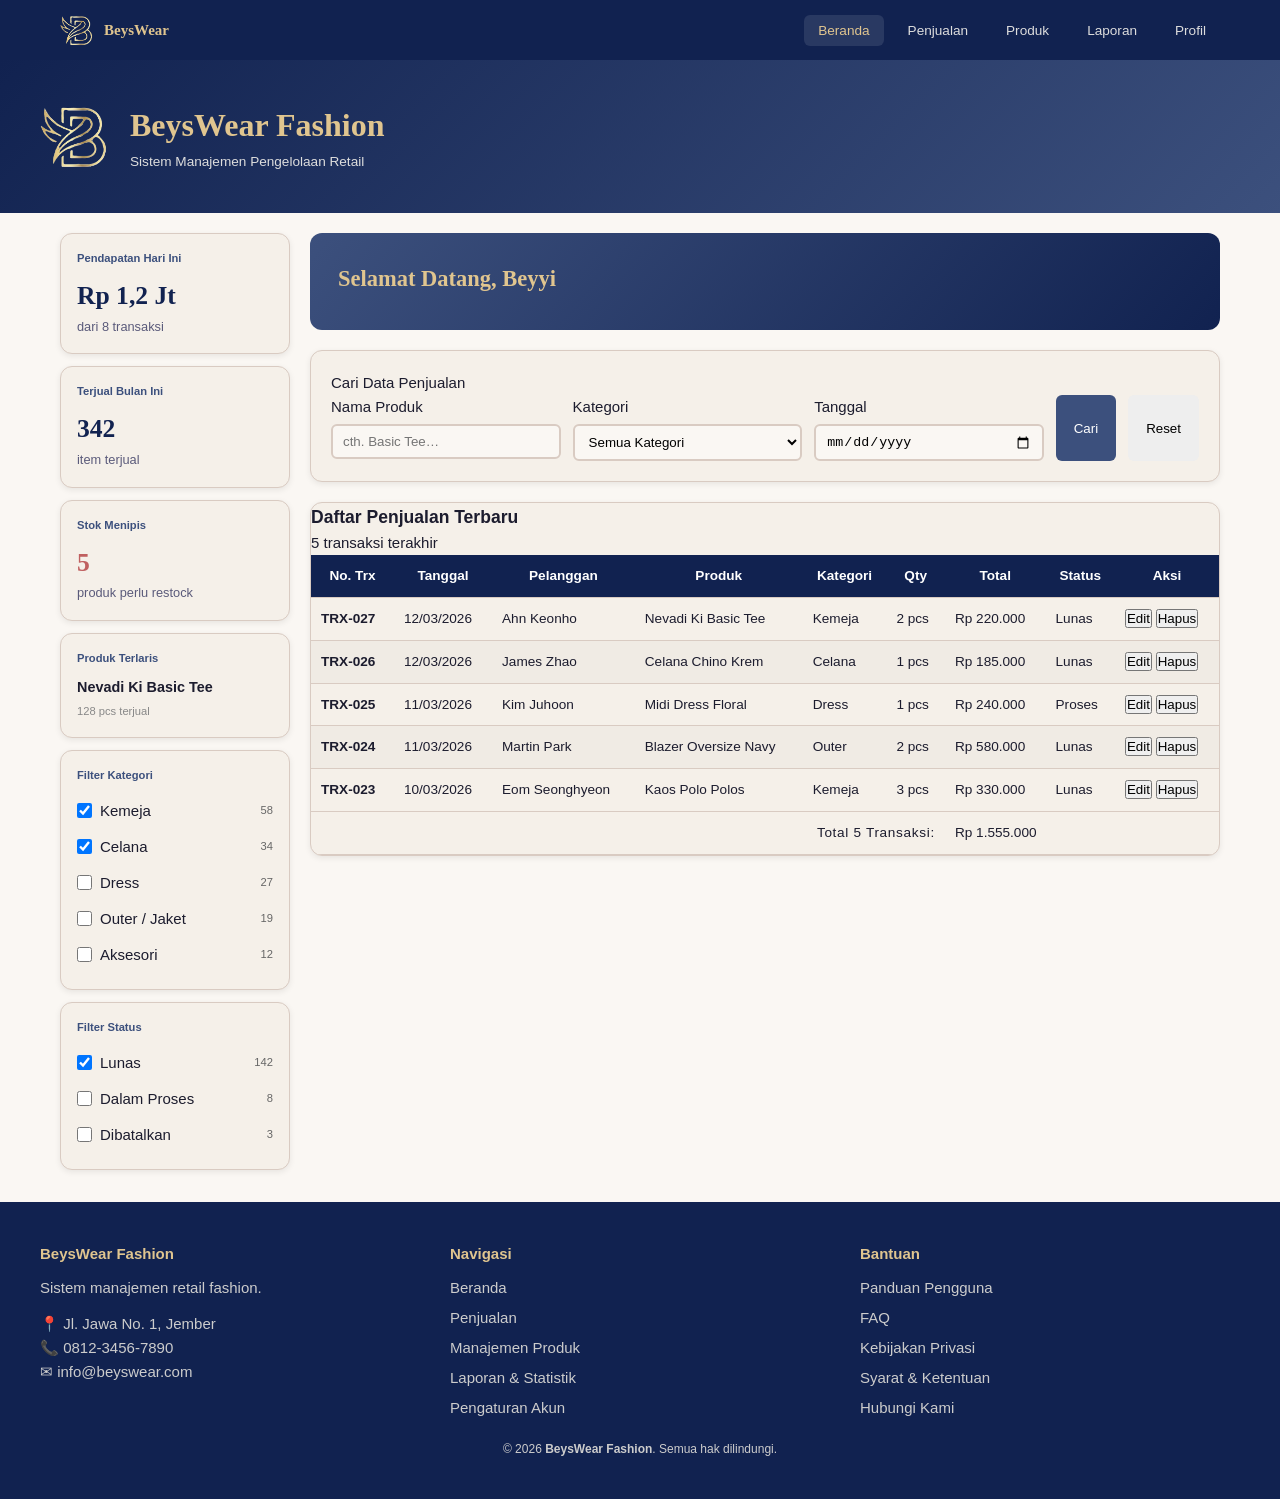
==== TM 2/index.html @ c01cf3be "Menambahkan folder TM 2" ====
<!DOCTYPE html>
<html lang="id">
<head>
    <meta charset="UTF-8">
    <meta name="viewport" content="width=device-width, initial-scale=1.0">
    <title>BeysWear Fashion</title>

    <style>

        *{box-sizing:border-box;margin:0;padding:0;}

        body{
        font-family:'DM Sans',sans-serif;
        font-size:15px;
        line-height:1.6;
        background:#FAF7F3 ;
        color:#1C1C2E ;
        }

        img{max-width:100%;display:block}
        ul{list-style:none}
        a{text-decoration:none;color:inherit}

        @keyframes fadeSlideUp{
        from{opacity:0;transform:translateY(20px);}
        to{opacity:1;transform:translateY(0);}
        }

        @keyframes fadeIn{
        from{opacity:0;}
        to{opacity:1;}
        }

        nav{
        position:fixed;
        top:0;
        width:100%;
        background:#112250 ;
        z-index:1000;
        }

        .nav-inner{
        max-width:1200px;
        margin:auto;
        padding:0 20px;
        height:60px;
        display:flex;
        align-items:center;
        justify-content:space-between;
        }

        .nav-brand{
        display:flex;
        align-items:center;
        gap:10px;
        }

        .nav-brand img{
        width:34px;
        height:34px;
        }

        .nav-brand-name{
        font-family:'Cormorant Garamond',serif;
        font-weight:700;
        color:#E0C58F ;
        }

        .nav-menu{
        display:none;
        gap:10px;
        }

        .nav-menu li a{
        padding:8px 14px;
        font-size:.85rem;
        color:#ddd;
        border-radius:6px;
        transition:.3s;
        }

        .nav-menu li a:hover,
        .nav-menu li a.aktif{
        background:rgba(255,255,255,.1);
        color:#E0C58F ;
        }

        .hamburger{
        display:flex;
        flex-direction:column;
        gap:4px;
        cursor:pointer;
        }

        .hamburger span{
        width:22px;
        height:2px;
        background:#E0C58F ;
        }

        @media(min-width:768px){
        .nav-menu{display:flex;}
        .hamburger{display:none;}
        }

        header{
        margin-top:60px;
        background:linear-gradient(135deg,#112250,#3C507D);
        padding:40px 20px;
        }

        .header-inner{
        max-width:1200px;
        margin:auto;
        display:flex;
        align-items:center;
        gap:20px;
        animation:fadeSlideUp .6s ease;
        }

        .header-logo{
        width:70px;
        }

        .header-teks h1{
        font-family:'Cormorant Garamond',serif;
        font-size:2rem;
        color:#E0C58F;
        }

        .header-teks p{
        color:#ddd;
        font-size:.85rem;
        }

        .wrapper{
        max-width:1200px;
        margin:auto;
        padding:20px;
        display:flex;
        flex-direction:column;
        gap:20px;
        }

        @media(min-width:1024px){
        .wrapper{flex-direction:row;}
        }

        aside{width:100%;}

        @media(min-width:1024px){
        aside{width:230px;}
        }

        .sb-card{
        background:#F5F0E9;
        border:1px solid #D9CBC2;
        border-radius:12px;
        padding:16px;
        margin-bottom:12px;
        box-shadow:0 2px 6px rgba(0,0,0,.08);
        animation:fadeSlideUp .4s ease;
        }

        .sb-title{
        font-size:.7rem;
        font-weight:600;
        color:#3C507D;
        margin-bottom:8px;
        }

        .sb-angka{
        font-family:'Cormorant Garamond',serif;
        font-size:1.6rem;
        font-weight:700;
        color:#112250;
        }

        .sb-label{font-size:.8rem;color:#5A5A7A;}
        .sb-sub{font-size:.7rem;color:#888}

        .filter-row{
        display:flex;
        align-items:center;
        gap:8px;
        padding:6px 0;
        }

        .filter-row input{
        width:15px;
        height:15px;
        }

        .filter-count{
        margin-left:auto;
        font-size:.7rem;
        color:#666;
        }

        main{
        flex:1;
        display:flex;
        flex-direction:column;
        gap:20px;
        }

        .hero-section{
        background:linear-gradient(130deg,#3C507D,#112250);
        border-radius:12px;
        padding:28px;
        color:white;
        animation:fadeSlideUp .5s ease;
        }

        .hero-section h2{
        font-family:'Cormorant Garamond',serif;
        color:#E0C58F;
        margin-bottom:5px;
        }

        .form-box{
        background:#F5F0E9;
        border:1px solid #D9CBC2;
        border-radius:12px;
        padding:20px;
        box-shadow:0 2px 6px rgba(0,0,0,.08);
        }

        .form-row{
        display:flex;
        flex-wrap:wrap;
        gap:12px;
        }

        .form-grup{
        display:flex;
        flex-direction:column;
        gap:5px;
        flex:1;
        min-width:140px;
        }

        .form-grup input,
        .form-grup select{
        padding:8px 10px;
        border:2px solid #D9CBC2;
        border-radius:6px;
        background:#FAF7F3;
        }

        .form-grup input:focus,
        .form-grup select:focus{
        border-color:#3C507D;
        outline:none;
        }

        .btn{
        padding:8px 18px;
        border:none;
        border-radius:6px;
        cursor:pointer;
        }

        .btn-primer{
        background:#3C507D;
        color:white;
        }

        .btn-sekunder{
        background:#eee;
        }

        .tabel-box{
        background:#F5F0E9;
        border:1px solid #D9CBC2;
        border-radius:12px;
        overflow:hidden;
        box-shadow:0 2px 6px rgba(0,0,0,.08);
        }

        table{
        width:100%;
        border-collapse:collapse;
        font-size:.85rem;
        }

        thead{
        background:#112250;
        color:white;
        }

        th,td{
        padding:10px;
        border-bottom:1px solid #D9CBC2;
        }

        tbody tr:nth-child(even){
        background:#F0EBE4;
        }

        tbody tr:hover{
        background:#F5E8CB;
        }

        footer{
        background:#112250;
        color:#ccc;
        padding:40px 20px;
        }

        .footer-grid{
        max-width:1200px;
        margin:auto;
        display:grid;
        grid-template-columns:1fr;
        gap:30px;
        }

        @media(min-width:600px){
        .footer-grid{grid-template-columns:repeat(2,1fr);}
        }

        @media(min-width:900px){
        .footer-grid{grid-template-columns:repeat(3,1fr);}
        }

        .footer-col h4{
        color:#E0C58F;
        margin-bottom:10px;
        }

        .footer-col ul{
        display:flex;
        flex-direction:column;
        gap:6px;
        }

        .footer-col ul a:hover{
        color:#E0C58F;
        }

        .footer-bottom{
        text-align:center;
        margin-top:20px;
        font-size:.75rem;
        }

    </style>
</head>

<body>

    <nav>
        <div class="nav-inner">

            <div class="nav-brand">
                <img src="IMG_7126.PNG" alt="Logo BeysWear Fashion">
                <span class="nav-brand-name">BeysWear</span>
            </div>

            <ul class="nav-menu">
                <li><a href="#" class="aktif">Beranda</a></li>
                <li><a href="#">Penjualan</a></li>
                <li><a href="#">Produk</a></li>
                <li><a href="#">Laporan</a></li>
                <li><a href="#">Profil</a></li>
            </ul>

            <div class="hamburger" role="button">
                <span></span>
                <span></span>
                <span></span>
            </div>

        </div>
    </nav>

    <header>
        <div class="header-inner">
            <img src="IMG_7126.PNG" alt="Logo BeysWear Fashion" class="header-logo">
            <div class="header-teks">
                <h1>BeysWear Fashion</h1>
                <p>Sistem Manajemen Pengelolaan Retail</p>
            </div>
        </div>
    </header>

    <div class="wrapper">

        <aside>

            <div class="sb-card">
                <p class="sb-title">Pendapatan Hari Ini</p>
                <p class="sb-angka">Rp 1,2 Jt</p>
                <p class="sb-label">dari 8 transaksi</p>
            </div>

            <div class="sb-card">
                <p class="sb-title">Terjual Bulan Ini</p>
                <p class="sb-angka">342</p>
                <p class="sb-label">item terjual</p>
            </div>

            <div class="sb-card">
                <p class="sb-title">Stok Menipis</p>
                <p class="sb-angka" style="color:#C06060;">5</p>
                <p class="sb-label">produk perlu restock</p>
            </div>

            <div class="sb-card">
                <p class="sb-title">Produk Terlaris</p>
                <p style="font-weight:600; font-size:.9rem;">Nevadi Ki Basic Tee</p>
                <p class="sb-sub" style="margin-top:4px;">128 pcs terjual</p>
            </div>

            <div class="sb-card">
                <p class="sb-title">Filter Kategori</p>

                <div class="filter-row">
                    <input type="checkbox" id="f-Kemeja" checked>
                    <label for="f-Kemeja">Kemeja</label>
                    <span class="filter-count">58</span>
                </div>
                <div class="filter-row">
                    <input type="checkbox" id="f-Celana" checked>
                    <label for="f-Celana">Celana</label>
                    <span class="filter-count">34</span>
                </div>
                <div class="filter-row">
                    <input type="checkbox" id="f-dress">
                    <label for="f-dress">Dress</label>
                    <span class="filter-count">27</span>
                </div>
                <div class="filter-row">
                    <input type="checkbox" id="f-outer">
                    <label for="f-outer">Outer / Jaket</label>
                    <span class="filter-count">19</span>
                </div>
                <div class="filter-row">
                    <input type="checkbox" id="f-aksesori">
                    <label for="f-aksesori">Aksesori</label>
                    <span class="filter-count">12</span>
                </div>
            </div>

            <div class="sb-card">
                <p class="sb-title">Filter Status</p>

                <div class="filter-row">
                    <input type="checkbox" id="s-lunas" checked>
                    <label for="s-lunas">Lunas</label>
                    <span class="filter-count">142</span>
                </div>
                <div class="filter-row">
                    <input type="checkbox" id="s-proses">
                    <label for="s-proses">Dalam Proses</label>
                    <span class="filter-count">8</span>
                </div>
                <div class="filter-row">
                    <input type="checkbox" id="s-batal">
                    <label for="s-batal">Dibatalkan</label>
                    <span class="filter-count">3</span>
                </div>
            </div>

        </aside>

    <main>

        <section class="hero-section">
            <h2>Selamat Datang, Beyyi</h2>
        </section>

        <section class="form-box">
            <p class="seksi-label" id="lbl-form">Cari Data Penjualan</p>
            <div class="form-row">

                <div class="form-grup">
                    <label for="cari-nama">Nama Produk</label>
                    <input type="text" id="cari-nama" placeholder="cth. Basic Tee…">
                </div>

                <div class="form-grup">
                    <label for="cari-kategori">Kategori</label>
                    <select id="cari-kategori">
                    <option value="">Semua Kategori</option>
                    <option>Kemeja</option>
                    <option>Celana</option>
                    <option>Dress</option>
                    <option>Outer / Jaket</option>
                    <option>Aksesori</option>
                    </select>
                </div>

                <div class="form-grup">
                    <label for="cari-tanggal">Tanggal</label>
                    <input type="date" id="cari-tanggal">
                </div>

                <button class="btn btn-primer" type="button">Cari</button>
                <button class="btn btn-sekunder" type="button">Reset</button>
            </div>
        </section>

        <section class="tabel-box">
            <div class="tabel-header">
                <h3 id="lbl-tabel">Daftar Penjualan Terbaru</h3>
                <span class="chip">5 transaksi terakhir</span>
            </div>

            <div class="tabel-scroll">
                <table>
                    <caption style="display:none">Daftar 5 transaksi penjualan terbaru BeysWear Fashion</caption>

                    <thead>
                        <tr>
                            <th>No. Trx</th>
                            <th>Tanggal</th>
                            <th>Pelanggan</th>
                            <th>Produk</th>
                            <th>Kategori</th>
                            <th>Qty</th>
                            <th>Total</th>
                            <th>Status</th>
                            <th>Aksi</th>
                        </tr>
                    </thead>

                    <tbody>
                        <tr>
                            <td><strong>TRX-027</strong></td>
                            <td><time datetime="2026-03-12">12/03/2026</time></td>
                            <td>Ahn Keonho</td>
                            <td>Nevadi Ki Basic Tee</td>
                            <td>Kemeja</td>
                            <td>2 pcs</td>
                            <td>Rp 220.000</td>
                            <td><span class="badge badge-lunas">Lunas</span></td>
                            <td>
                            <button class="btn-tbl edit"  type="button">Edit</button>
                            <button class="btn-tbl hapus" type="button">Hapus</button>
                            </td>
                        </tr>
                        
                        <tr>
                            <td><strong>TRX-026</strong></td>
                            <td><time datetime="2026-03-12">12/03/2026</time></td>
                            <td>James Zhao</td>
                            <td>Celana Chino Krem</td>
                            <td>Celana</td>
                            <td>1 pcs</td>
                            <td>Rp 185.000</td>
                            <td><span class="badge badge-lunas">Lunas</span></td>
                            <td>
                            <button class="btn-tbl edit"  type="button">Edit</button>
                            <button class="btn-tbl hapus" type="button">Hapus</button>
                            </td>
                        </tr>
                        <tr>
                            <td><strong>TRX-025</strong></td>
                            <td><time datetime="2026-03-11">11/03/2026</time></td>
                            <td>Kim Juhoon</td>
                            <td>Midi Dress Floral</td>
                            <td>Dress</td>
                            <td>1 pcs</td>
                            <td>Rp 240.000</td>
                            <td><span class="badge badge-proses">Proses</span></td>
                            <td>
                            <button class="btn-tbl edit"  type="button">Edit</button>
                            <button class="btn-tbl hapus" type="button">Hapus</button>
                            </td>
                        </tr>
                        <tr>
                            <td><strong>TRX-024</strong></td>
                            <td><time datetime="2026-03-11">11/03/2026</time></td>
                            <td>Martin Park</td>
                            <td>Blazer Oversize Navy</td>
                            <td>Outer</td>
                            <td>2 pcs</td>
                            <td>Rp 580.000</td>
                            <td><span class="badge badge-lunas">Lunas</span></td>
                            <td>
                            <button class="btn-tbl edit"  type="button">Edit</button>
                            <button class="btn-tbl hapus" type="button">Hapus</button>
                            </td>
                        </tr>
                        <tr>
                            <td><strong>TRX-023</strong></td>
                            <td><time datetime="2026-03-10">10/03/2026</time></td>
                            <td>Eom Seonghyeon</td>
                            <td>Kaos Polo Polos</td>
                            <td>Kemeja</td>
                            <td>3 pcs</td>
                            <td>Rp 330.000</td>
                            <td><span class="badge badge-lunas">Lunas</span></td>
                            <td>
                            <button class="btn-tbl edit"  type="button">Edit</button>
                            <button class="btn-tbl hapus" type="button">Hapus</button>
                            </td>
                        </tr>
                    </tbody>

                    <tfoot>
                    <tr>
                        <td colspan="6" style="text-align:right; letter-spacing:.05em;">
                        Total 5 Transaksi:
                        </td>
                        <td colspan="3">Rp 1.555.000</td>
                    </tr>
                    </tfoot>
                </table>
            </div>
        </section>

    </main>
    </div>

    <footer>
        <div class="footer-grid">

            <div class="footer-col">
                <h4>BeysWear Fashion</h4>
                <p> Sistem manajemen retail fashion. </p>
                <p style="margin-top:12px;">
                    📍 Jl. Jawa No. 1, Jember<br>
                    📞 0812-3456-7890<br>
                    ✉ info@beyswear.com
                </p>
            </div>

            <div class="footer-col">
                <h4>Navigasi</h4>
                <ul>
                    <li><a href="#">Beranda</a></li>
                    <li><a href="#">Penjualan</a></li>
                    <li><a href="#">Manajemen Produk</a></li>
                    <li><a href="#">Laporan &amp; Statistik</a></li>
                    <li><a href="#">Pengaturan Akun</a></li>
                </ul>
            </div>

            <div class="footer-col">
                <h4>Bantuan</h4>
                <ul>
                    <li><a href="#">Panduan Pengguna</a></li>
                    <li><a href="#">FAQ</a></li>
                    <li><a href="#">Kebijakan Privasi</a></li>
                    <li><a href="#">Syarat &amp; Ketentuan</a></li>
                    <li><a href="#">Hubungi Kami</a></li>
                </ul>
            </div>

        </div>

        <p class="footer-bottom"> &copy; 2026 <strong>BeysWear Fashion</strong>. Semua hak dilindungi.
        </p>
    </footer>

</body>
</html>
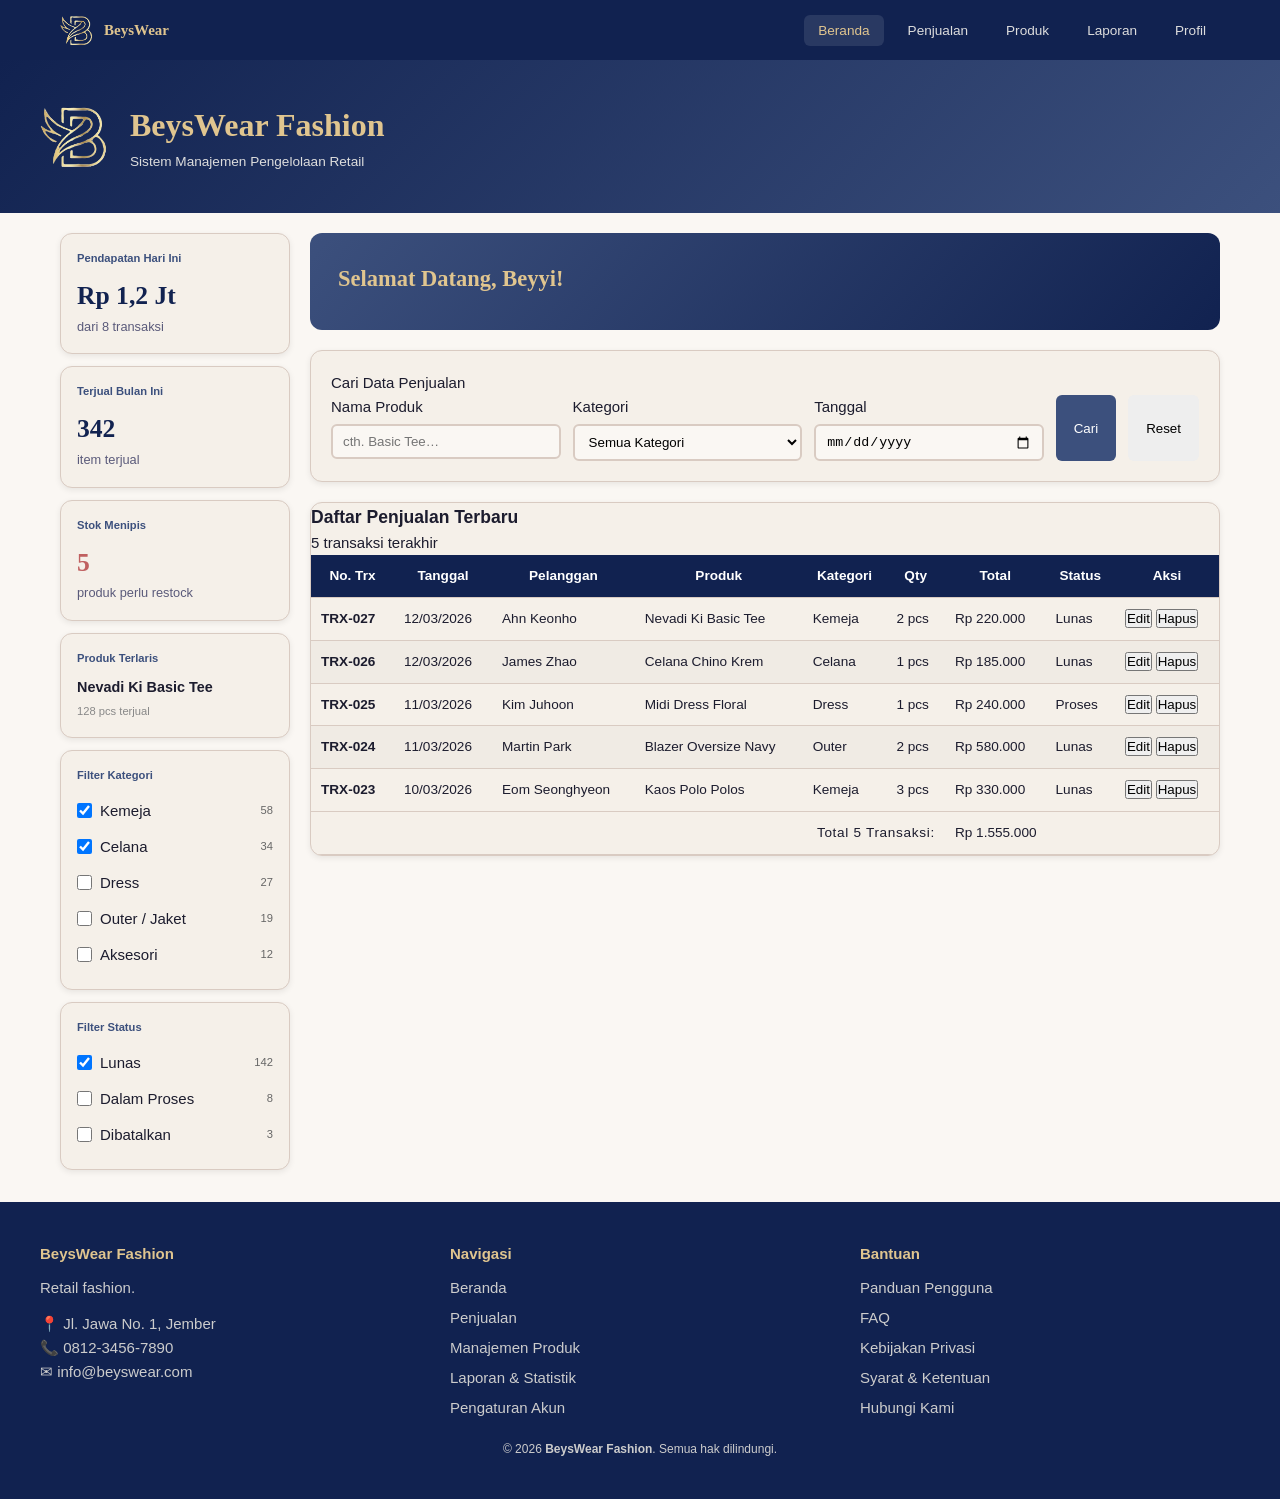
==== commit dd6242c3: "Menambahkan file HTML" ====
--- a/TM 2/index.html
+++ b/TM 2/index.html
@@ -4,348 +4,7 @@
     <meta charset="UTF-8">
     <meta name="viewport" content="width=device-width, initial-scale=1.0">
     <title>BeysWear Fashion</title>
-
-    <style>
-
-        *{box-sizing:border-box;margin:0;padding:0;}
-
-        body{
-        font-family:'DM Sans',sans-serif;
-        font-size:15px;
-        line-height:1.6;
-        background:#FAF7F3 ;
-        color:#1C1C2E ;
-        }
-
-        img{max-width:100%;display:block}
-        ul{list-style:none}
-        a{text-decoration:none;color:inherit}
-
-        @keyframes fadeSlideUp{
-        from{opacity:0;transform:translateY(20px);}
-        to{opacity:1;transform:translateY(0);}
-        }
-
-        @keyframes fadeIn{
-        from{opacity:0;}
-        to{opacity:1;}
-        }
-
-        nav{
-        position:fixed;
-        top:0;
-        width:100%;
-        background:#112250 ;
-        z-index:1000;
-        }
-
-        .nav-inner{
-        max-width:1200px;
-        margin:auto;
-        padding:0 20px;
-        height:60px;
-        display:flex;
-        align-items:center;
-        justify-content:space-between;
-        }
-
-        .nav-brand{
-        display:flex;
-        align-items:center;
-        gap:10px;
-        }
-
-        .nav-brand img{
-        width:34px;
-        height:34px;
-        }
-
-        .nav-brand-name{
-        font-family:'Cormorant Garamond',serif;
-        font-weight:700;
-        color:#E0C58F ;
-        }
-
-        .nav-menu{
-        display:none;
-        gap:10px;
-        }
-
-        .nav-menu li a{
-        padding:8px 14px;
-        font-size:.85rem;
-        color:#ddd;
-        border-radius:6px;
-        transition:.3s;
-        }
-
-        .nav-menu li a:hover,
-        .nav-menu li a.aktif{
-        background:rgba(255,255,255,.1);
-        color:#E0C58F ;
-        }
-
-        .hamburger{
-        display:flex;
-        flex-direction:column;
-        gap:4px;
-        cursor:pointer;
-        }
-
-        .hamburger span{
-        width:22px;
-        height:2px;
-        background:#E0C58F ;
-        }
-
-        @media(min-width:768px){
-        .nav-menu{display:flex;}
-        .hamburger{display:none;}
-        }
-
-        header{
-        margin-top:60px;
-        background:linear-gradient(135deg,#112250,#3C507D);
-        padding:40px 20px;
-        }
-
-        .header-inner{
-        max-width:1200px;
-        margin:auto;
-        display:flex;
-        align-items:center;
-        gap:20px;
-        animation:fadeSlideUp .6s ease;
-        }
-
-        .header-logo{
-        width:70px;
-        }
-
-        .header-teks h1{
-        font-family:'Cormorant Garamond',serif;
-        font-size:2rem;
-        color:#E0C58F;
-        }
-
-        .header-teks p{
-        color:#ddd;
-        font-size:.85rem;
-        }
-
-        .wrapper{
-        max-width:1200px;
-        margin:auto;
-        padding:20px;
-        display:flex;
-        flex-direction:column;
-        gap:20px;
-        }
-
-        @media(min-width:1024px){
-        .wrapper{flex-direction:row;}
-        }
-
-        aside{width:100%;}
-
-        @media(min-width:1024px){
-        aside{width:230px;}
-        }
-
-        .sb-card{
-        background:#F5F0E9;
-        border:1px solid #D9CBC2;
-        border-radius:12px;
-        padding:16px;
-        margin-bottom:12px;
-        box-shadow:0 2px 6px rgba(0,0,0,.08);
-        animation:fadeSlideUp .4s ease;
-        }
-
-        .sb-title{
-        font-size:.7rem;
-        font-weight:600;
-        color:#3C507D;
-        margin-bottom:8px;
-        }
-
-        .sb-angka{
-        font-family:'Cormorant Garamond',serif;
-        font-size:1.6rem;
-        font-weight:700;
-        color:#112250;
-        }
-
-        .sb-label{font-size:.8rem;color:#5A5A7A;}
-        .sb-sub{font-size:.7rem;color:#888}
-
-        .filter-row{
-        display:flex;
-        align-items:center;
-        gap:8px;
-        padding:6px 0;
-        }
-
-        .filter-row input{
-        width:15px;
-        height:15px;
-        }
-
-        .filter-count{
-        margin-left:auto;
-        font-size:.7rem;
-        color:#666;
-        }
-
-        main{
-        flex:1;
-        display:flex;
-        flex-direction:column;
-        gap:20px;
-        }
-
-        .hero-section{
-        background:linear-gradient(130deg,#3C507D,#112250);
-        border-radius:12px;
-        padding:28px;
-        color:white;
-        animation:fadeSlideUp .5s ease;
-        }
-
-        .hero-section h2{
-        font-family:'Cormorant Garamond',serif;
-        color:#E0C58F;
-        margin-bottom:5px;
-        }
-
-        .form-box{
-        background:#F5F0E9;
-        border:1px solid #D9CBC2;
-        border-radius:12px;
-        padding:20px;
-        box-shadow:0 2px 6px rgba(0,0,0,.08);
-        }
-
-        .form-row{
-        display:flex;
-        flex-wrap:wrap;
-        gap:12px;
-        }
-
-        .form-grup{
-        display:flex;
-        flex-direction:column;
-        gap:5px;
-        flex:1;
-        min-width:140px;
-        }
-
-        .form-grup input,
-        .form-grup select{
-        padding:8px 10px;
-        border:2px solid #D9CBC2;
-        border-radius:6px;
-        background:#FAF7F3;
-        }
-
-        .form-grup input:focus,
-        .form-grup select:focus{
-        border-color:#3C507D;
-        outline:none;
-        }
-
-        .btn{
-        padding:8px 18px;
-        border:none;
-        border-radius:6px;
-        cursor:pointer;
-        }
-
-        .btn-primer{
-        background:#3C507D;
-        color:white;
-        }
-
-        .btn-sekunder{
-        background:#eee;
-        }
-
-        .tabel-box{
-        background:#F5F0E9;
-        border:1px solid #D9CBC2;
-        border-radius:12px;
-        overflow:hidden;
-        box-shadow:0 2px 6px rgba(0,0,0,.08);
-        }
-
-        table{
-        width:100%;
-        border-collapse:collapse;
-        font-size:.85rem;
-        }
-
-        thead{
-        background:#112250;
-        color:white;
-        }
-
-        th,td{
-        padding:10px;
-        border-bottom:1px solid #D9CBC2;
-        }
-
-        tbody tr:nth-child(even){
-        background:#F0EBE4;
-        }
-
-        tbody tr:hover{
-        background:#F5E8CB;
-        }
-
-        footer{
-        background:#112250;
-        color:#ccc;
-        padding:40px 20px;
-        }
-
-        .footer-grid{
-        max-width:1200px;
-        margin:auto;
-        display:grid;
-        grid-template-columns:1fr;
-        gap:30px;
-        }
-
-        @media(min-width:600px){
-        .footer-grid{grid-template-columns:repeat(2,1fr);}
-        }
-
-        @media(min-width:900px){
-        .footer-grid{grid-template-columns:repeat(3,1fr);}
-        }
-
-        .footer-col h4{
-        color:#E0C58F;
-        margin-bottom:10px;
-        }
-
-        .footer-col ul{
-        display:flex;
-        flex-direction:column;
-        gap:6px;
-        }
-
-        .footer-col ul a:hover{
-        color:#E0C58F;
-        }
-
-        .footer-bottom{
-        text-align:center;
-        margin-top:20px;
-        font-size:.75rem;
-        }
-
-    </style>
+    <link rel="stylesheet" href="style.css">
 </head>
 
 <body>
@@ -468,7 +127,7 @@
     <main>
 
         <section class="hero-section">
-            <h2>Selamat Datang, Beyyi</h2>
+            <h2>Selamat Datang, Beyyi!</h2>
         </section>
 
         <section class="form-box">
@@ -620,7 +279,7 @@
 
             <div class="footer-col">
                 <h4>BeysWear Fashion</h4>
-                <p> Sistem manajemen retail fashion. </p>
+                <p> Retail fashion. </p>
                 <p style="margin-top:12px;">
                     📍 Jl. Jawa No. 1, Jember<br>
                     📞 0812-3456-7890<br>
@@ -657,4 +316,4 @@
     </footer>
 
 </body>
-</html>+</html>
--- a/TM 2/style.css
+++ b/TM 2/style.css
@@ -0,0 +1,339 @@
+        *{box-sizing:border-box;margin:0;padding:0;}
+
+        body{
+        font-family:'DM Sans',sans-serif;
+        font-size:15px;
+        line-height:1.6;
+        background:#FAF7F3 ;
+        color:#1C1C2E ;
+        }
+
+        img{max-width:100%;display:block}
+        ul{list-style:none}
+        a{text-decoration:none;color:inherit}
+
+        @keyframes fadeSlideUp{
+        from{opacity:0;transform:translateY(20px);}
+        to{opacity:1;transform:translateY(0);}
+        }
+
+        @keyframes fadeIn{
+        from{opacity:0;}
+        to{opacity:1;}
+        }
+
+        nav{
+        position:fixed;
+        top:0;
+        width:100%;
+        background:#112250 ;
+        z-index:1000;
+        }
+
+        .nav-inner{
+        max-width:1200px;
+        margin:auto;
+        padding:0 20px;
+        height:60px;
+        display:flex;
+        align-items:center;
+        justify-content:space-between;
+        }
+
+        .nav-brand{
+        display:flex;
+        align-items:center;
+        gap:10px;
+        }
+
+        .nav-brand img{
+        width:34px;
+        height:34px;
+        }
+
+        .nav-brand-name{
+        font-family:'Cormorant Garamond',serif;
+        font-weight:700;
+        color:#E0C58F ;
+        }
+
+        .nav-menu{
+        display:none;
+        gap:10px;
+        }
+
+        .nav-menu li a{
+        padding:8px 14px;
+        font-size:.85rem;
+        color:#ddd;
+        border-radius:6px;
+        transition:.3s;
+        }
+
+        .nav-menu li a:hover,
+        .nav-menu li a.aktif{
+        background:rgba(255,255,255,.1);
+        color:#E0C58F ;
+        }
+
+        .hamburger{
+        display:flex;
+        flex-direction:column;
+        gap:4px;
+        cursor:pointer;
+        }
+
+        .hamburger span{
+        width:22px;
+        height:2px;
+        background:#E0C58F ;
+        }
+
+        @media(min-width:768px){
+        .nav-menu{display:flex;}
+        .hamburger{display:none;}
+        }
+
+        header{
+        margin-top:60px;
+        background:linear-gradient(135deg,#112250,#3C507D);
+        padding:40px 20px;
+        }
+
+        .header-inner{
+        max-width:1200px;
+        margin:auto;
+        display:flex;
+        align-items:center;
+        gap:20px;
+        animation:fadeSlideUp .6s ease;
+        }
+
+        .header-logo{
+        width:70px;
+        }
+
+        .header-teks h1{
+        font-family:'Cormorant Garamond',serif;
+        font-size:2rem;
+        color:#E0C58F;
+        }
+
+        .header-teks p{
+        color:#ddd;
+        font-size:.85rem;
+        }
+
+        .wrapper{
+        max-width:1200px;
+        margin:auto;
+        padding:20px;
+        display:flex;
+        flex-direction:column;
+        gap:20px;
+        }
+
+        @media(min-width:1024px){
+        .wrapper{flex-direction:row;}
+        }
+
+        aside{width:100%;}
+
+        @media(min-width:1024px){
+        aside{width:230px;}
+        }
+
+        .sb-card{
+        background:#F5F0E9;
+        border:1px solid #D9CBC2;
+        border-radius:12px;
+        padding:16px;
+        margin-bottom:12px;
+        box-shadow:0 2px 6px rgba(0,0,0,.08);
+        animation:fadeSlideUp .4s ease;
+        }
+
+        .sb-title{
+        font-size:.7rem;
+        font-weight:600;
+        color:#3C507D;
+        margin-bottom:8px;
+        }
+
+        .sb-angka{
+        font-family:'Cormorant Garamond',serif;
+        font-size:1.6rem;
+        font-weight:700;
+        color:#112250;
+        }
+
+        .sb-label{font-size:.8rem;color:#5A5A7A;}
+        .sb-sub{font-size:.7rem;color:#888}
+
+        .filter-row{
+        display:flex;
+        align-items:center;
+        gap:8px;
+        padding:6px 0;
+        }
+
+        .filter-row input{
+        width:15px;
+        height:15px;
+        }
+
+        .filter-count{
+        margin-left:auto;
+        font-size:.7rem;
+        color:#666;
+        }
+
+        main{
+        flex:1;
+        display:flex;
+        flex-direction:column;
+        gap:20px;
+        }
+
+        .hero-section{
+        background:linear-gradient(130deg,#3C507D,#112250);
+        border-radius:12px;
+        padding:28px;
+        color:white;
+        animation:fadeSlideUp .5s ease;
+        }
+
+        .hero-section h2{
+        font-family:'Cormorant Garamond',serif;
+        color:#E0C58F;
+        margin-bottom:5px;
+        }
+
+        .form-box{
+        background:#F5F0E9;
+        border:1px solid #D9CBC2;
+        border-radius:12px;
+        padding:20px;
+        box-shadow:0 2px 6px rgba(0,0,0,.08);
+        }
+
+        .form-row{
+        display:flex;
+        flex-wrap:wrap;
+        gap:12px;
+        }
+
+        .form-grup{
+        display:flex;
+        flex-direction:column;
+        gap:5px;
+        flex:1;
+        min-width:140px;
+        }
+
+        .form-grup input,
+        .form-grup select{
+        padding:8px 10px;
+        border:2px solid #D9CBC2;
+        border-radius:6px;
+        background:#FAF7F3;
+        }
+
+        .form-grup input:focus,
+        .form-grup select:focus{
+        border-color:#3C507D;
+        outline:none;
+        }
+
+        .btn{
+        padding:8px 18px;
+        border:none;
+        border-radius:6px;
+        cursor:pointer;
+        }
+
+        .btn-primer{
+        background:#3C507D;
+        color:white;
+        }
+
+        .btn-sekunder{
+        background:#eee;
+        }
+
+        .tabel-box{
+        background:#F5F0E9;
+        border:1px solid #D9CBC2;
+        border-radius:12px;
+        overflow:hidden;
+        box-shadow:0 2px 6px rgba(0,0,0,.08);
+        }
+
+        table{
+        width:100%;
+        border-collapse:collapse;
+        font-size:.85rem;
+        }
+
+        thead{
+        background:#112250;
+        color:white;
+        }
+
+        th,td{
+        padding:10px;
+        border-bottom:1px solid #D9CBC2;
+        }
+
+        tbody tr:nth-child(even){
+        background:#F0EBE4;
+        }
+
+        tbody tr:hover{
+        background:#F5E8CB;
+        }
+
+        footer{
+        background:#112250;
+        color:#ccc;
+        padding:40px 20px;
+        }
+
+        .footer-grid{
+        max-width:1200px;
+        margin:auto;
+        display:grid;
+        grid-template-columns:1fr;
+        gap:30px;
+        }
+
+        @media(min-width:600px){
+        .footer-grid{grid-template-columns:repeat(2,1fr);}
+        }
+
+        @media(min-width:900px){
+        .footer-grid{grid-template-columns:repeat(3,1fr);}
+        }
+
+        .footer-col h4{
+        color:#E0C58F;
+        margin-bottom:10px;
+        }
+
+        .footer-col ul{
+        display:flex;
+        flex-direction:column;
+        gap:6px;
+        }
+
+        .footer-col ul a:hover{
+        color:#E0C58F;
+        }
+
+        .footer-bottom{
+        text-align:center;
+        margin-top:20px;
+        font-size:.75rem;
+        }
+
+    </style>
